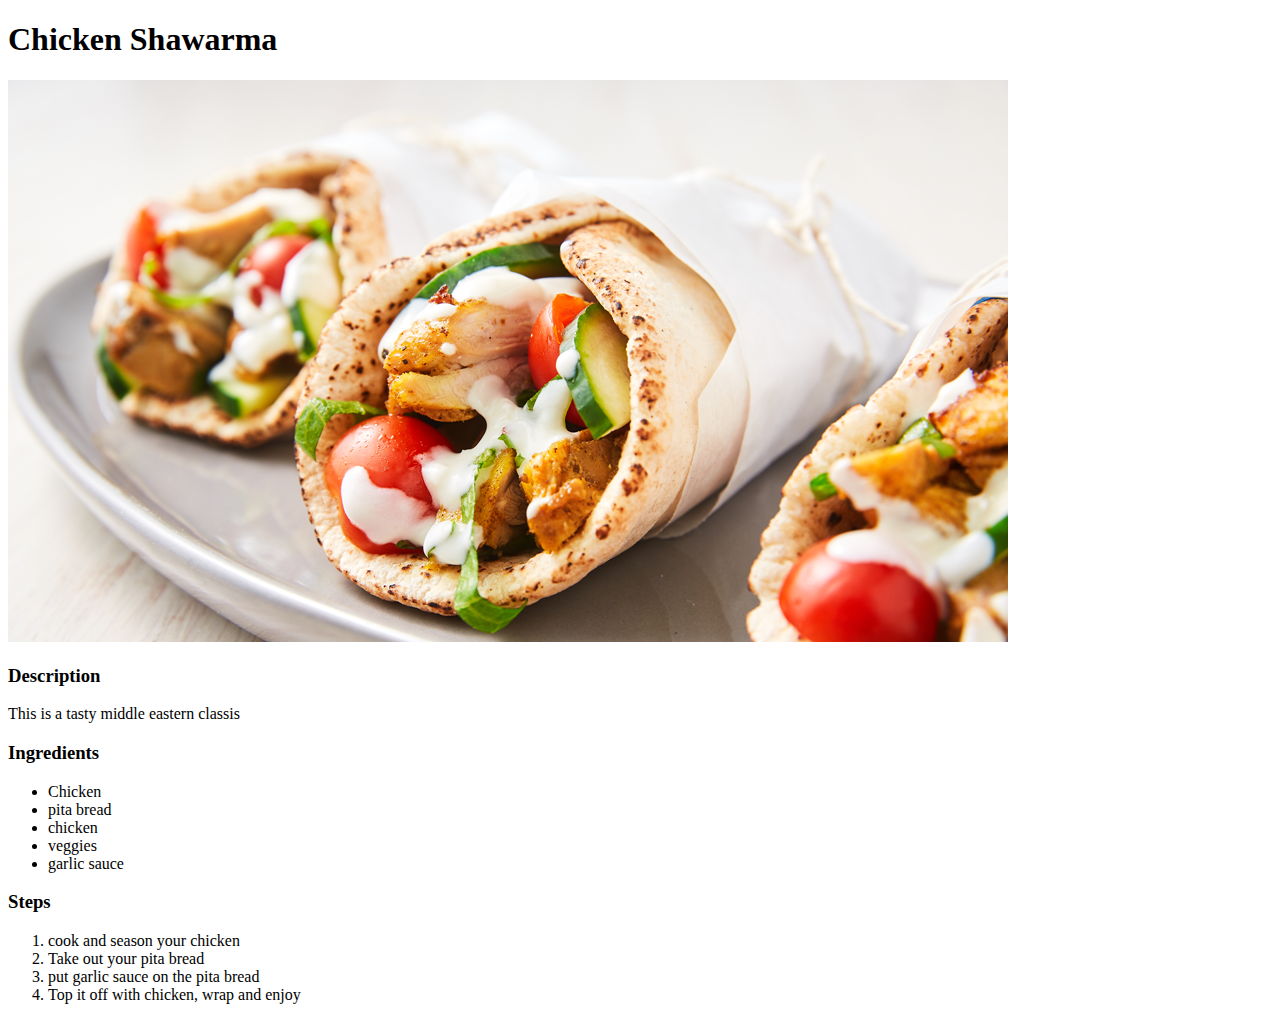
==== recipes/pasta.html @ b8093929 "built second recipe page and edited the homepage" ====
<!DOCTYPE html>
<html lang="en">
    <head>
        <meta charset="UTF-8"/>
        <title>Shawarma</title>
    </head>
    <body>
        <h1>Chicken Shawarma</h1>
        <img src="../images/shawarma.png"/>
        <h3>Description</h3>
        <p>This is a tasty middle eastern classis</p>
        <h3>Ingredients</h3>
        <ul>
            <li>Chicken</li>
            <li>pita bread</li>
            <li>chicken</li>
            <li>veggies</li>
            <li>garlic sauce</li>
        </ul>
        <h3>Steps</h3>
        <ol>
            <li>cook and season your chicken</li>
            <li>Take out your pita bread</li>
            <li>put garlic sauce on the pita bread</li>
            <li>Top it off with chicken, wrap and enjoy</li>
        </ol>
    </body>
</html>
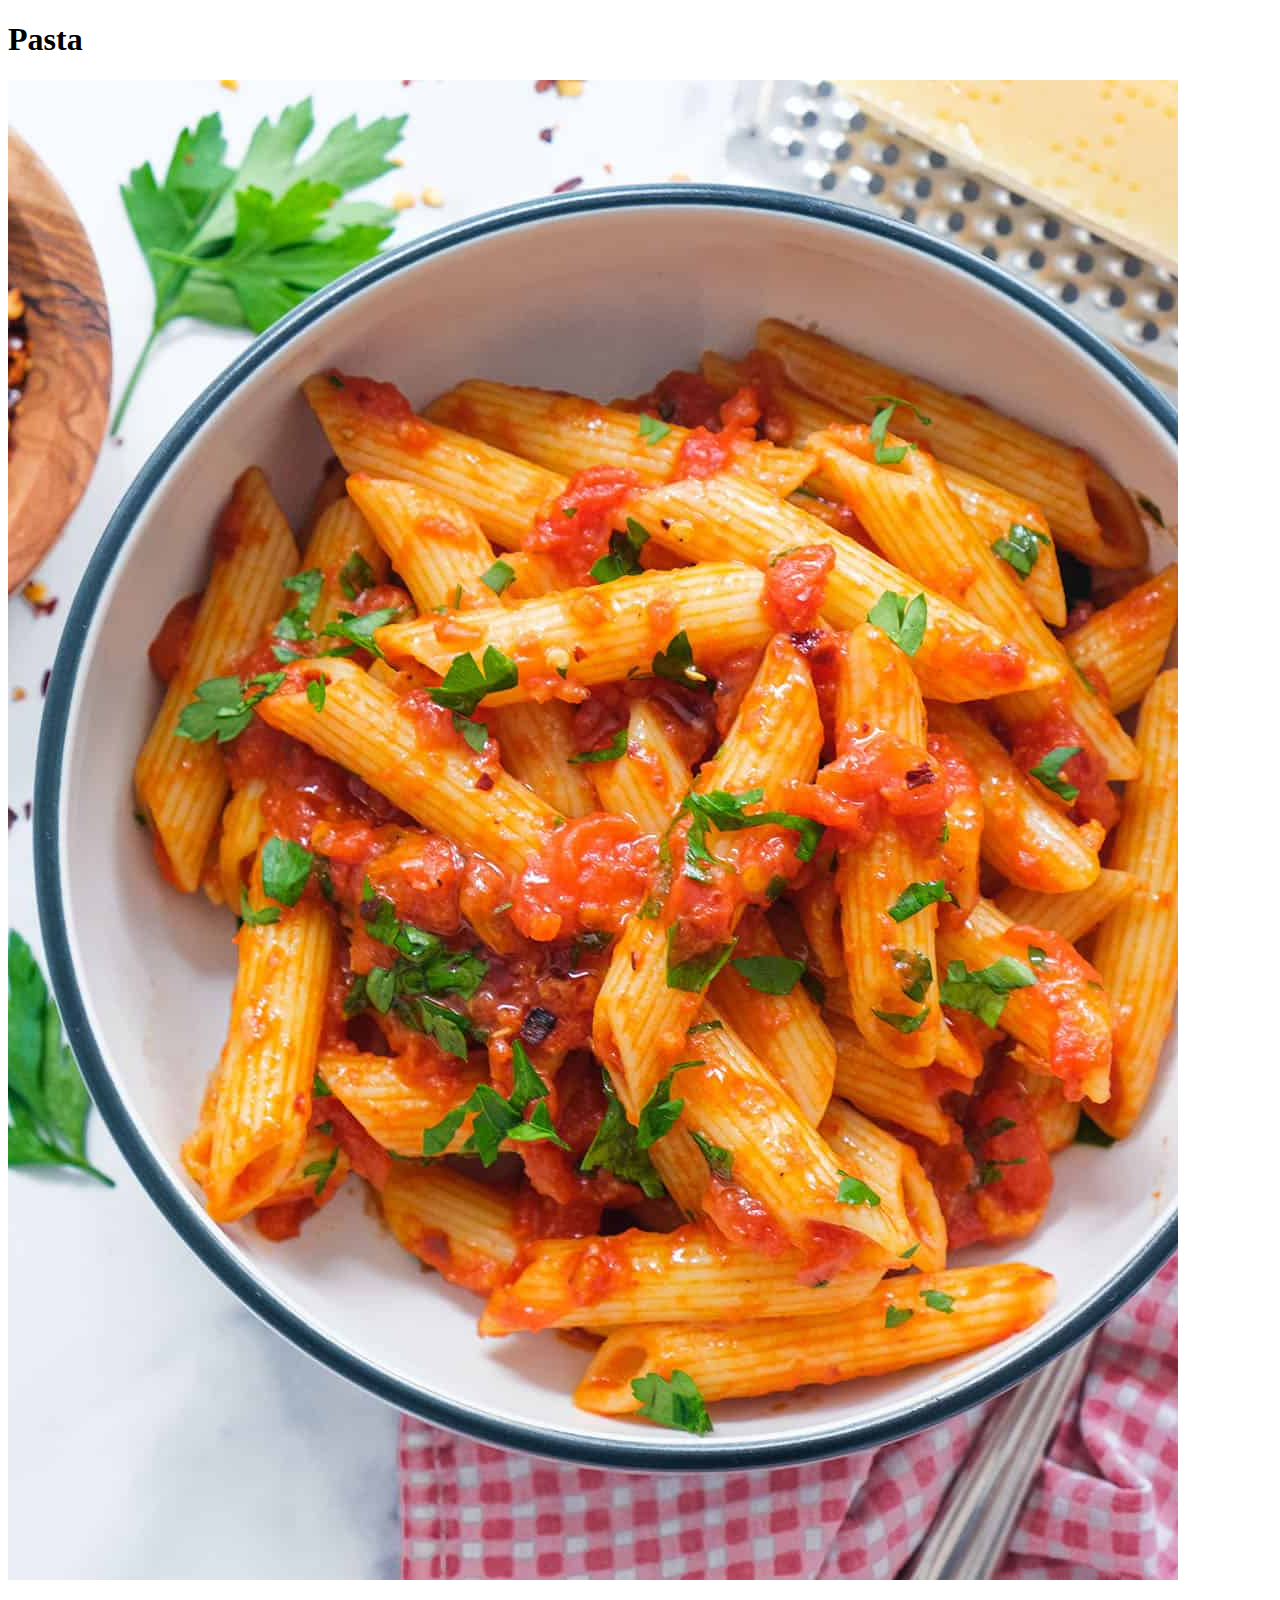
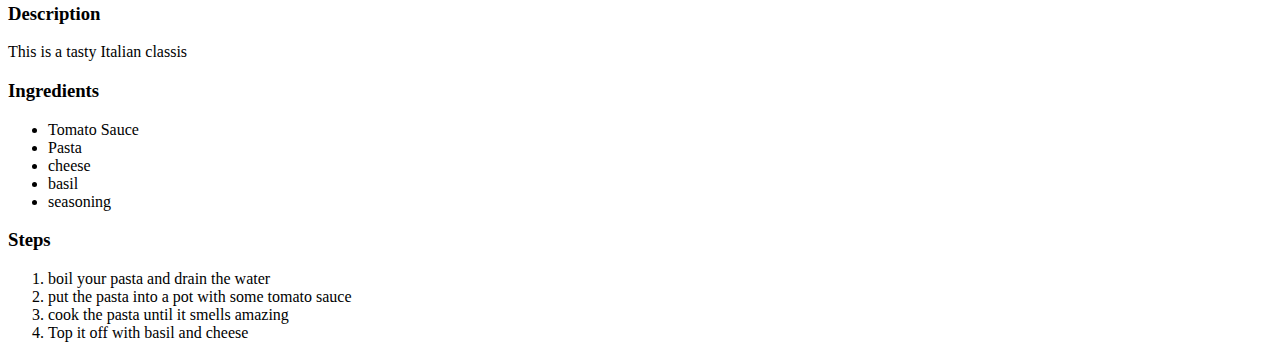
==== commit 55358767: "built the third recipe page and edited the homepage" ====
--- a/recipes/pasta.html
+++ b/recipes/pasta.html
@@ -2,27 +2,27 @@
 <html lang="en">
     <head>
         <meta charset="UTF-8"/>
-        <title>Shawarma</title>
+        <title>Pasta</title>
     </head>
     <body>
-        <h1>Chicken Shawarma</h1>
-        <img src="../images/shawarma.png"/>
+        <h1>Pasta</h1>
+        <img src="../images/pasta.jpg"/>
         <h3>Description</h3>
-        <p>This is a tasty middle eastern classis</p>
+        <p>This is a tasty Italian classis</p>
         <h3>Ingredients</h3>
         <ul>
-            <li>Chicken</li>
-            <li>pita bread</li>
-            <li>chicken</li>
-            <li>veggies</li>
-            <li>garlic sauce</li>
+            <li>Tomato Sauce</li>
+            <li>Pasta</li>
+            <li>cheese</li>
+            <li>basil</li>
+            <li>seasoning</li>
         </ul>
         <h3>Steps</h3>
         <ol>
-            <li>cook and season your chicken</li>
-            <li>Take out your pita bread</li>
-            <li>put garlic sauce on the pita bread</li>
-            <li>Top it off with chicken, wrap and enjoy</li>
+            <li>boil your pasta and drain the water</li>
+            <li>put the pasta into a pot with some tomato sauce</li>
+            <li>cook the pasta until it smells amazing</li>
+            <li>Top it off with basil and cheese</li>
         </ol>
     </body>
 </html>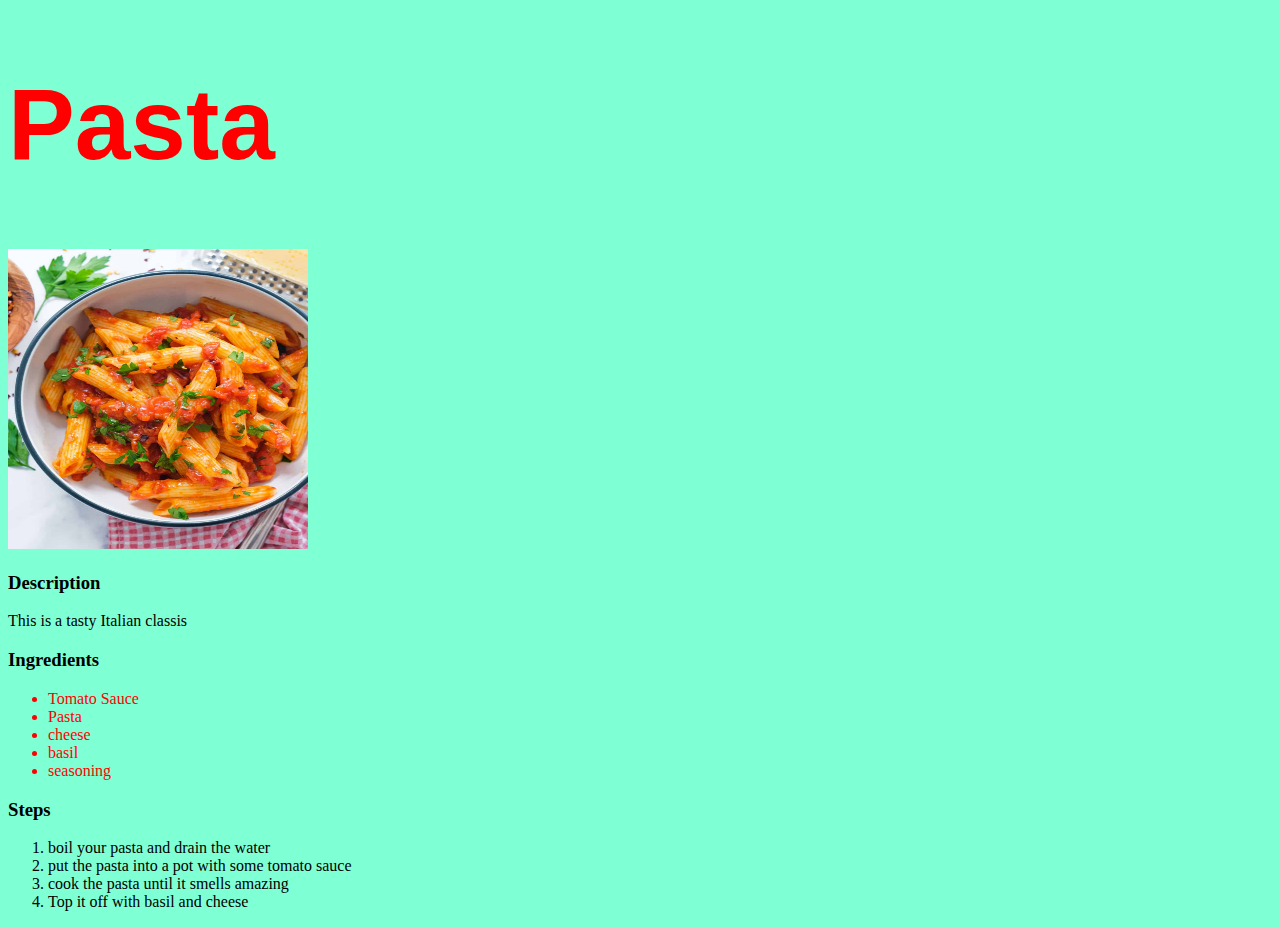
==== commit 59f50518: "added some styling using basic css" ====
--- a/recipes/pasta.html
+++ b/recipes/pasta.html
@@ -1,6 +1,7 @@
 <!DOCTYPE html>
 <html lang="en">
     <head>
+        <link rel="stylesheet" href="../styles.css"/>
         <meta charset="UTF-8"/>
         <title>Pasta</title>
     </head>
--- a/styles.css
+++ b/styles.css
@@ -0,0 +1,15 @@
+img {
+    height: 300px;
+    width: 300px;
+}
+ul{
+    color: red;
+}
+body{
+    background-color: aquamarine;
+}
+h1{
+    color: red;
+    font-size: 100px;
+    font-family: Impact, Haettenschweiler, 'Arial Narrow Bold', sans-serif;
+}